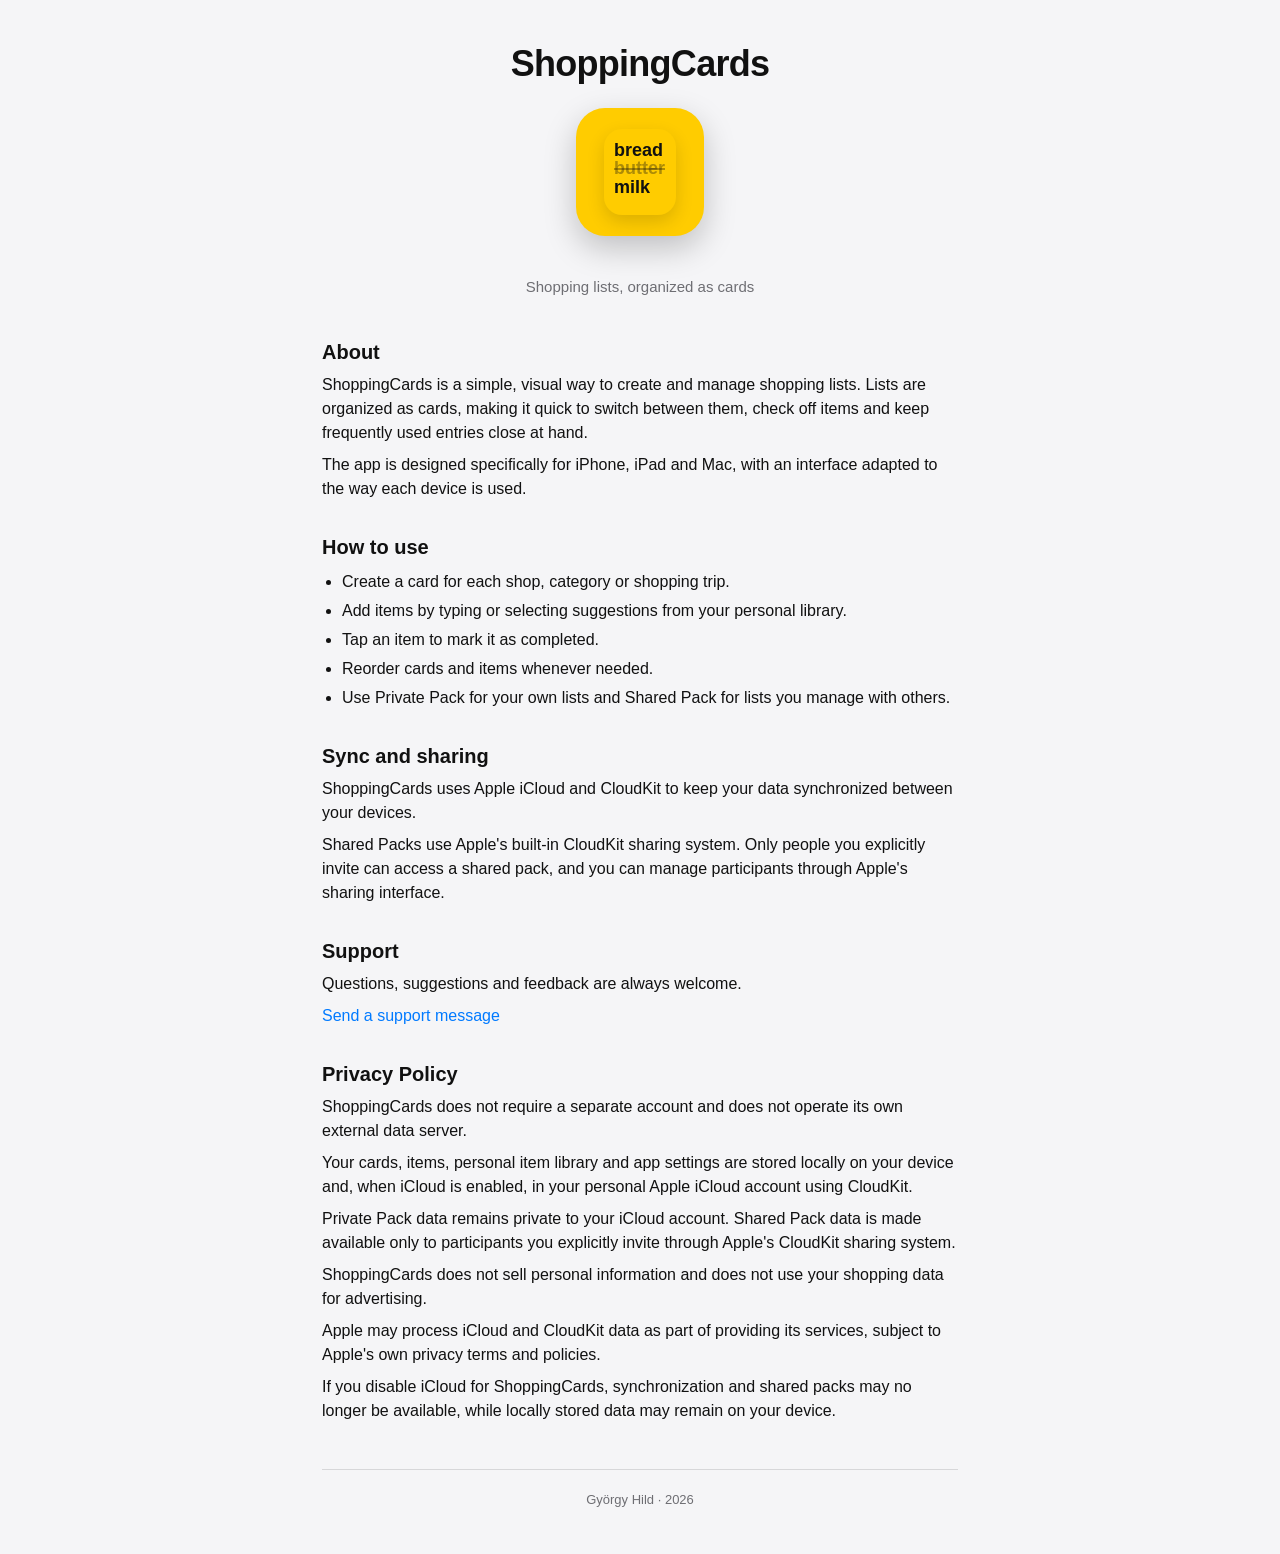
==== shoppingcards-support.html @ c239f572 "support" ====
<!DOCTYPE html>
<html lang="en">

<head>
    <meta charset="UTF-8">
    <meta name="viewport" content="width=device-width, initial-scale=1.0">
    <meta name="description" content="ShoppingCards support and privacy information.">
    <title>ShoppingCards Support</title>

    <style>
        :root {
            color-scheme: light dark;
            --background: #f5f5f7;
            --foreground: #111111;
            --secondary: #6e6e73;
            --link: #007aff;
            --rule: rgba(60, 60, 67, 0.16);
            --card-yellow: #ffcc00;
        }

        * {
            box-sizing: border-box;
        }

        html {
            scroll-behavior: smooth;
        }

        body {
            font-family: -apple-system, BlinkMacSystemFont, "Segoe UI", Roboto, Helvetica, Arial, sans-serif;
            line-height: 1.5;
            margin: 0;
            background: var(--background);
            color: var(--foreground);
            -webkit-font-smoothing: antialiased;
        }

        .container {
            max-width: 680px;
            margin: 0 auto;
            padding: 44px 22px;
        }

        .hero {
            text-align: center;
            margin-bottom: 42px;
        }

        .hero h1 {
            font-size: 36px;
            line-height: 1.1;
            margin: 0 0 24px;
            font-weight: 700;
            letter-spacing: -0.02em;
        }

        .app-icon {
            width: 128px;
            height: 128px;
            margin: 0 auto 40px;
            border-radius: 29px;
            background: var(--card-yellow);
            box-shadow: 0 12px 32px rgba(0, 0, 0, 0.22);
            display: grid;
            place-items: center;
            overflow: hidden;
        }

        .mini-card {
            width: 72px;
            min-height: 86px;
            padding: 12px 10px;
            border-radius: 18px;
            background: #ffcc00;
            color: #111;
            text-align: left;
            font-weight: 750;
            font-size: 18px;
            line-height: 1.05;
            box-shadow: 0 7px 18px rgba(0, 0, 0, 0.14);
        }

        .mini-card span {
            display: block;
        }

        .mini-card .done {
            color: rgba(17, 17, 17, 0.35);
            text-decoration: line-through;
            text-decoration-thickness: 2px;
        }

        .subtitle {
            font-size: 15px;
            margin: 0;
            text-align: center;
            color: var(--secondary);
        }

        h2 {
            margin: 34px 0 8px;
            font-size: 20px;
            line-height: 1.25;
        }

        p {
            margin: 8px 0;
        }

        ul {
            padding-left: 20px;
            margin: 10px 0;
        }

        li {
            margin: 5px 0;
        }

        a {
            color: var(--link);
            text-decoration: none;
        }

        a:hover {
            text-decoration: underline;
        }

        .privacy-block {
            scroll-margin-top: 24px;
        }

        .footer {
            margin-top: 46px;
            padding-top: 20px;
            border-top: 1px solid var(--rule);
            font-size: 13px;
            color: var(--secondary);
            text-align: center;
        }

        @media (max-width: 480px) {
            .container {
                padding-top: 34px;
            }

            .hero h1 {
                font-size: 32px;
            }

            .app-icon {
                width: 112px;
                height: 112px;
                border-radius: 26px;
            }
        }

        @media (prefers-color-scheme: dark) {
            :root {
                --background: #111111;
                --foreground: #f5f5f7;
                --secondary: #98989d;
                --rule: rgba(235, 235, 245, 0.16);
            }
        }
    </style>
</head>

<body>
    <main class="container">
        <header class="hero">
            <h1>ShoppingCards</h1>

            <div class="app-icon" aria-label="ShoppingCards icon">
                <div class="mini-card" aria-hidden="true">
                    <span>bread</span>
                    <span class="done">butter</span>
                    <span>milk</span>
                </div>
            </div>

            <p class="subtitle">Shopping lists, organized as cards</p>
        </header>

        <h2>About</h2>
        <p>
            ShoppingCards is a simple, visual way to create and manage shopping lists.
            Lists are organized as cards, making it quick to switch between them, check off items
            and keep frequently used entries close at hand.
        </p>
        <p>
            The app is designed specifically for iPhone, iPad and Mac, with an interface adapted
            to the way each device is used.
        </p>

        <h2>How to use</h2>
        <ul>
            <li>Create a card for each shop, category or shopping trip.</li>
            <li>Add items by typing or selecting suggestions from your personal library.</li>
            <li>Tap an item to mark it as completed.</li>
            <li>Reorder cards and items whenever needed.</li>
            <li>Use Private Pack for your own lists and Shared Pack for lists you manage with others.</li>
        </ul>

        <h2>Sync and sharing</h2>
        <p>
            ShoppingCards uses Apple iCloud and CloudKit to keep your data synchronized between
            your devices.
        </p>
        <p>
            Shared Packs use Apple's built-in CloudKit sharing system. Only people you explicitly
            invite can access a shared pack, and you can manage participants through Apple's
            sharing interface.
        </p>

        <h2>Support</h2>
        <p>
            Questions, suggestions and feedback are always welcome.
        </p>
        <p>
            <a href="mailto:hild.gyorgy@freemail.hu?subject=ShoppingCards%20Support">Send a support message</a>
        </p>

        <section id="privacy" class="privacy-block">
            <h2>Privacy Policy</h2>

            <p>
                ShoppingCards does not require a separate account and does not operate its own
                external data server.
            </p>

            <p>
                Your cards, items, personal item library and app settings are stored locally on
                your device and, when iCloud is enabled, in your personal Apple iCloud account
                using CloudKit.
            </p>

            <p>
                Private Pack data remains private to your iCloud account. Shared Pack data is made
                available only to participants you explicitly invite through Apple's CloudKit
                sharing system.
            </p>

            <p>
                ShoppingCards does not sell personal information and does not use your shopping
                data for advertising.
            </p>

            <p>
                Apple may process iCloud and CloudKit data as part of providing its services,
                subject to Apple's own privacy terms and policies.
            </p>

            <p>
                If you disable iCloud for ShoppingCards, synchronization and shared packs may no
                longer be available, while locally stored data may remain on your device.
            </p>
        </section>

        <div class="footer">
            György Hild · 2026
        </div>
    </main>
</body>

</html>
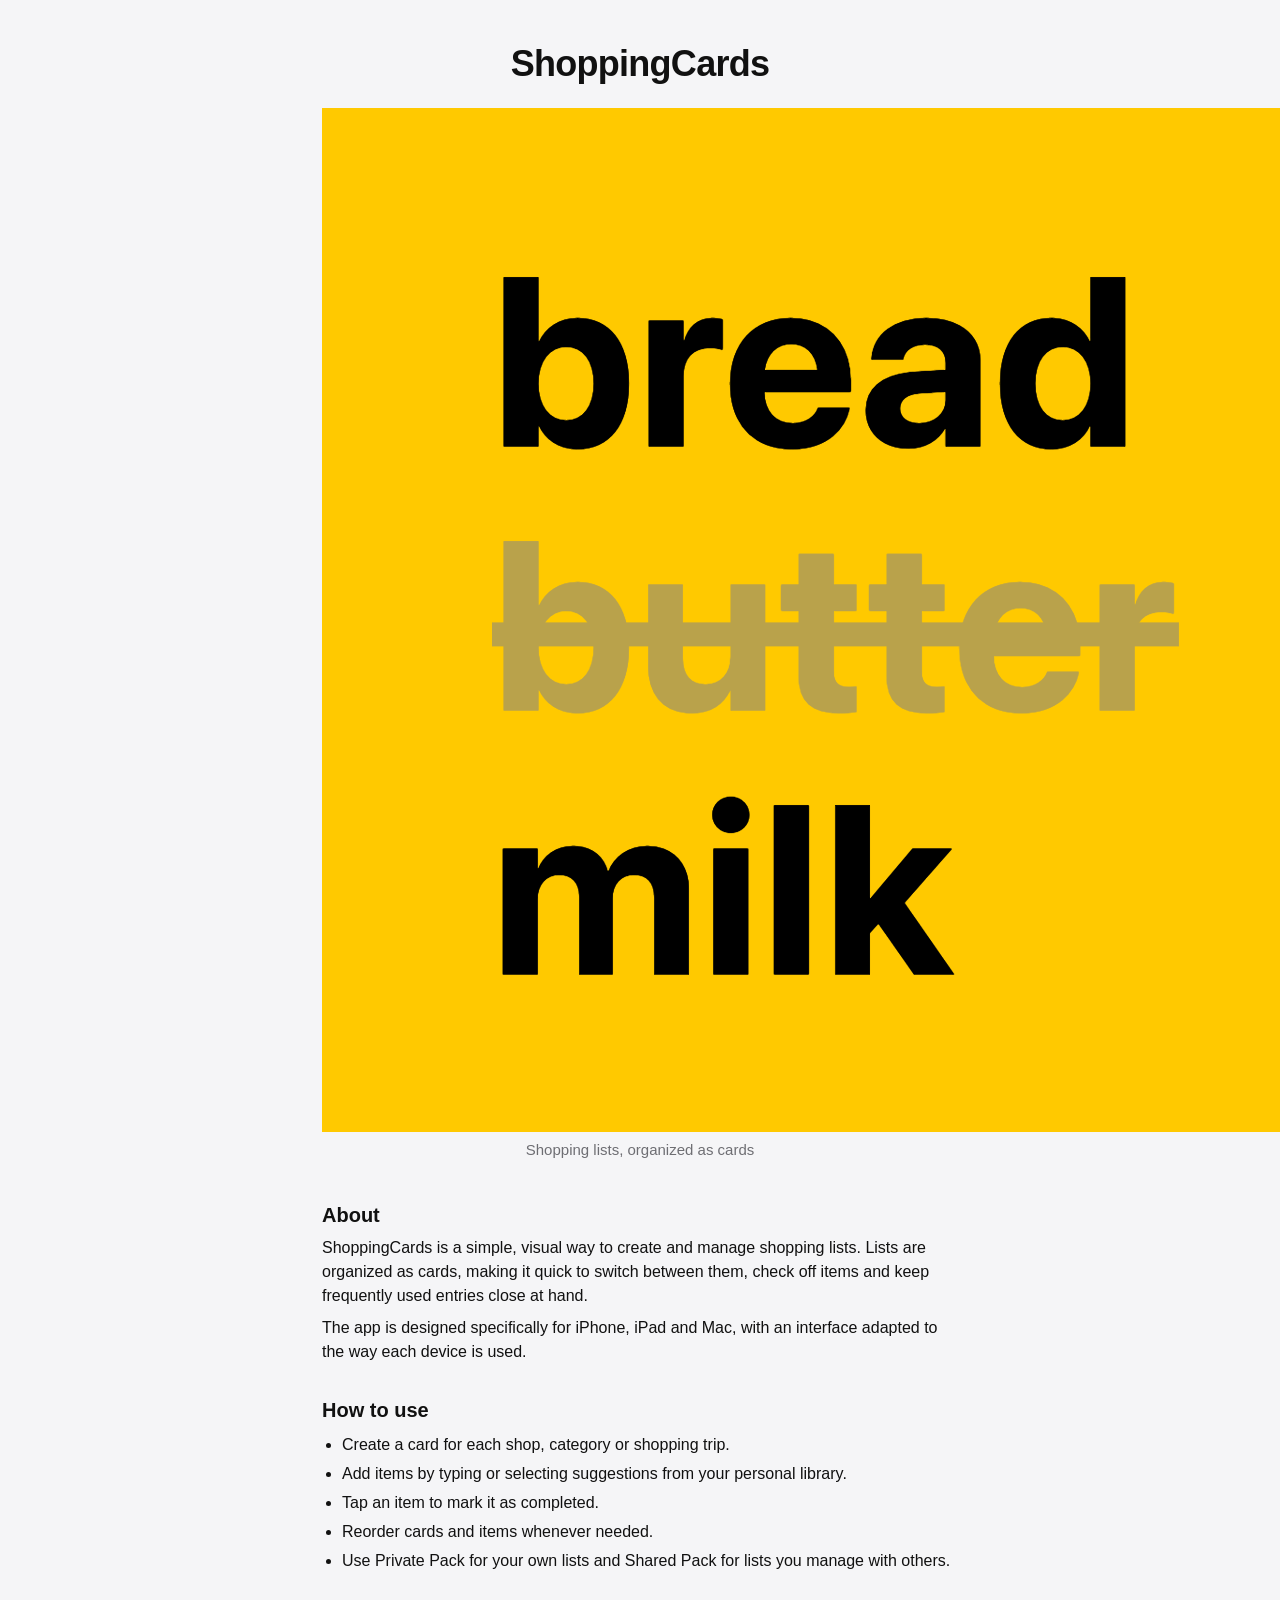
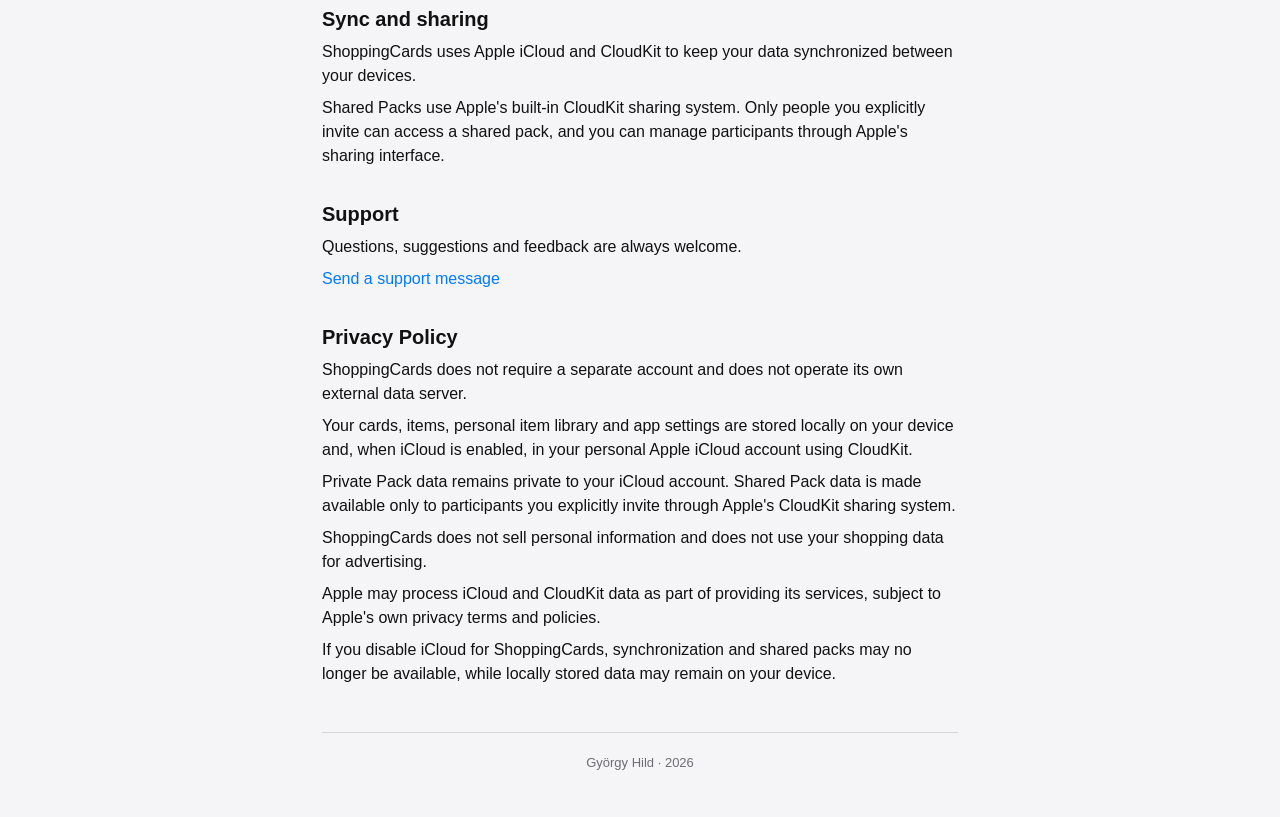
==== commit 700c41a7: "icon" ====
--- a/shoppingcards-support.html
+++ b/shoppingcards-support.html
@@ -170,12 +170,8 @@
         <header class="hero">
             <h1>ShoppingCards</h1>
 
-            <div class="app-icon" aria-label="ShoppingCards icon">
-                <div class="mini-card" aria-hidden="true">
-                    <span>bread</span>
-                    <span class="done">butter</span>
-                    <span>milk</span>
-                </div>
+             <div class="logo" aria-hidden="true">
+                <img src="https://hildgyorgy.github.io/mb-release-viewer/ShoppingCards.png" alt="ShoppingCards icon">
             </div>
 
             <p class="subtitle">Shopping lists, organized as cards</p>
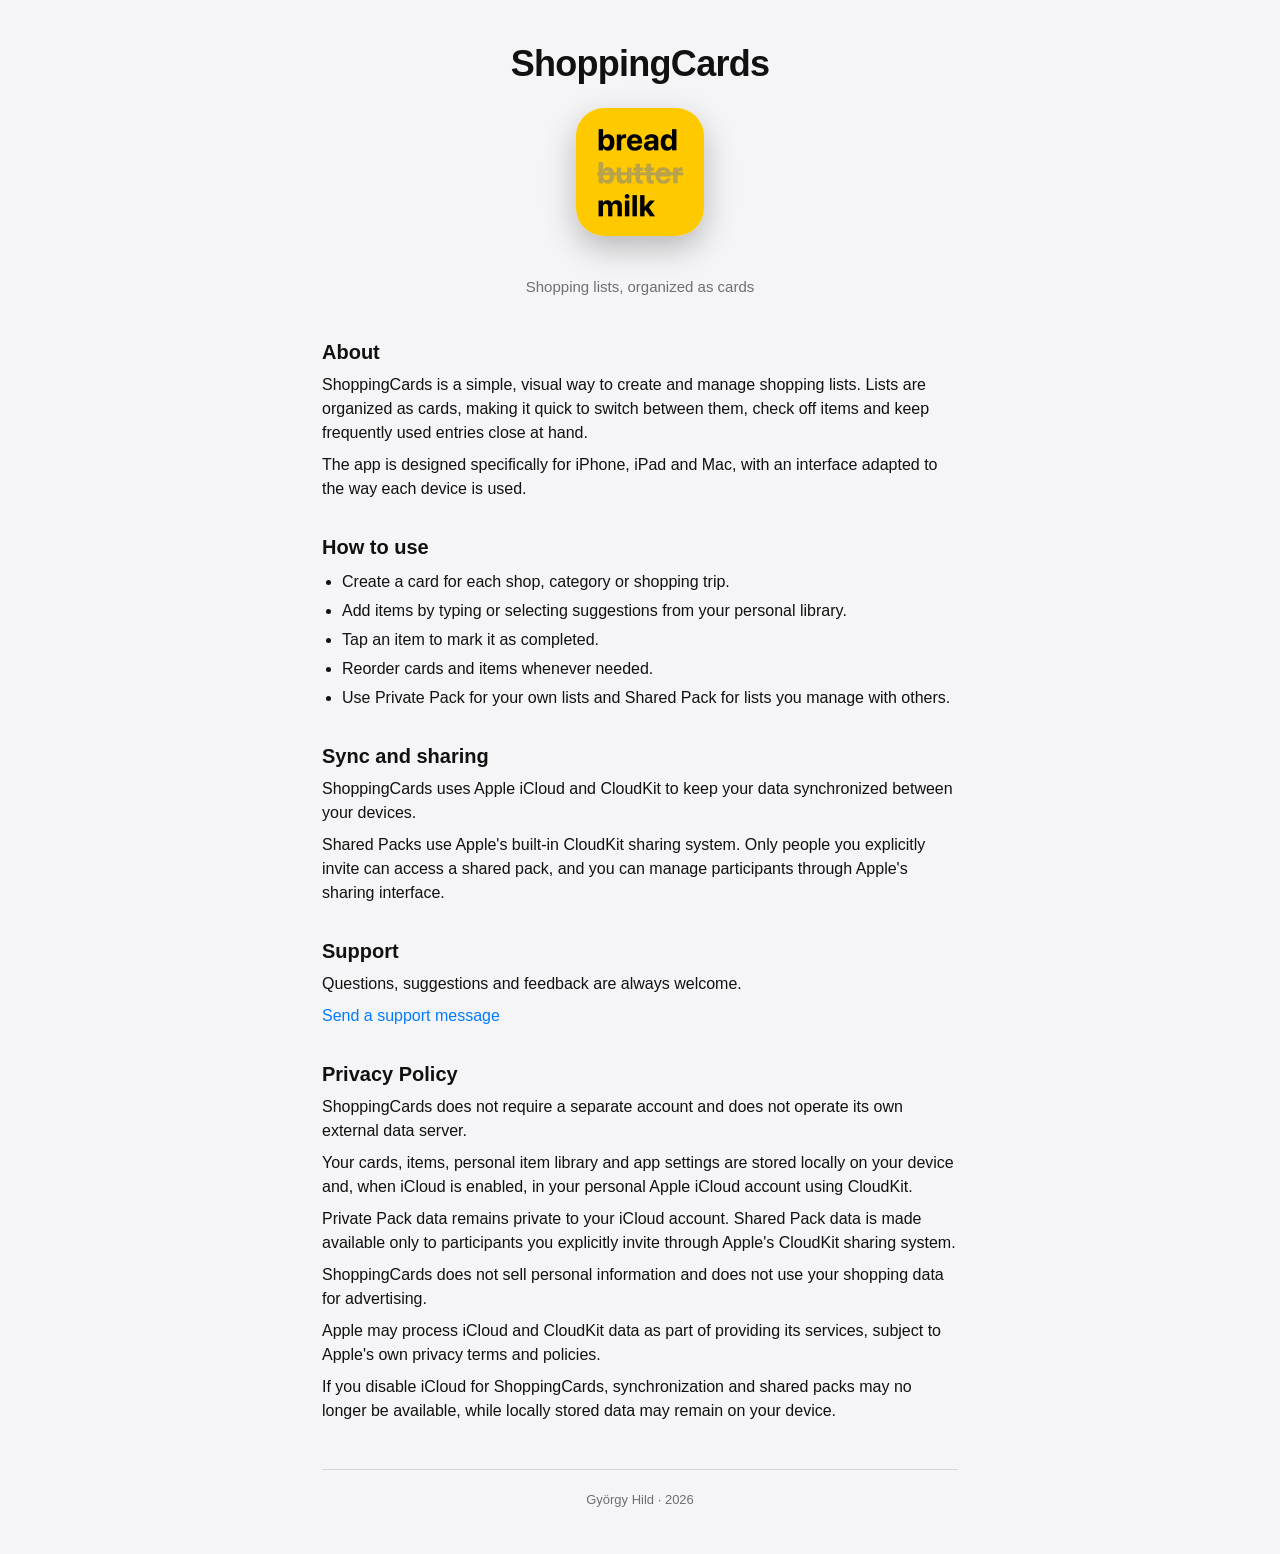
==== commit 56b133e9: "logo" ====
--- a/shoppingcards-support.html
+++ b/shoppingcards-support.html
@@ -54,40 +54,18 @@
             letter-spacing: -0.02em;
         }
 
-        .app-icon {
+.logo {
             width: 128px;
             height: 128px;
             margin: 0 auto 40px;
-            border-radius: 29px;
-            background: var(--card-yellow);
-            box-shadow: 0 12px 32px rgba(0, 0, 0, 0.22);
-            display: grid;
-            place-items: center;
-            overflow: hidden;
-        }
-
-        .mini-card {
-            width: 72px;
-            min-height: 86px;
-            padding: 12px 10px;
-            border-radius: 18px;
-            background: #ffcc00;
-            color: #111;
-            text-align: left;
-            font-weight: 750;
-            font-size: 18px;
-            line-height: 1.05;
-            box-shadow: 0 7px 18px rgba(0, 0, 0, 0.14);
-        }
-
-        .mini-card span {
+        }
+
+        .logo img {
             display: block;
-        }
-
-        .mini-card .done {
-            color: rgba(17, 17, 17, 0.35);
-            text-decoration: line-through;
-            text-decoration-thickness: 2px;
+            width: 100%;
+            height: 100%;
+            border-radius: 28px;
+            box-shadow: 0 12px 32px rgba(0, 0, 0, 0.25);
         }
 
         .subtitle {
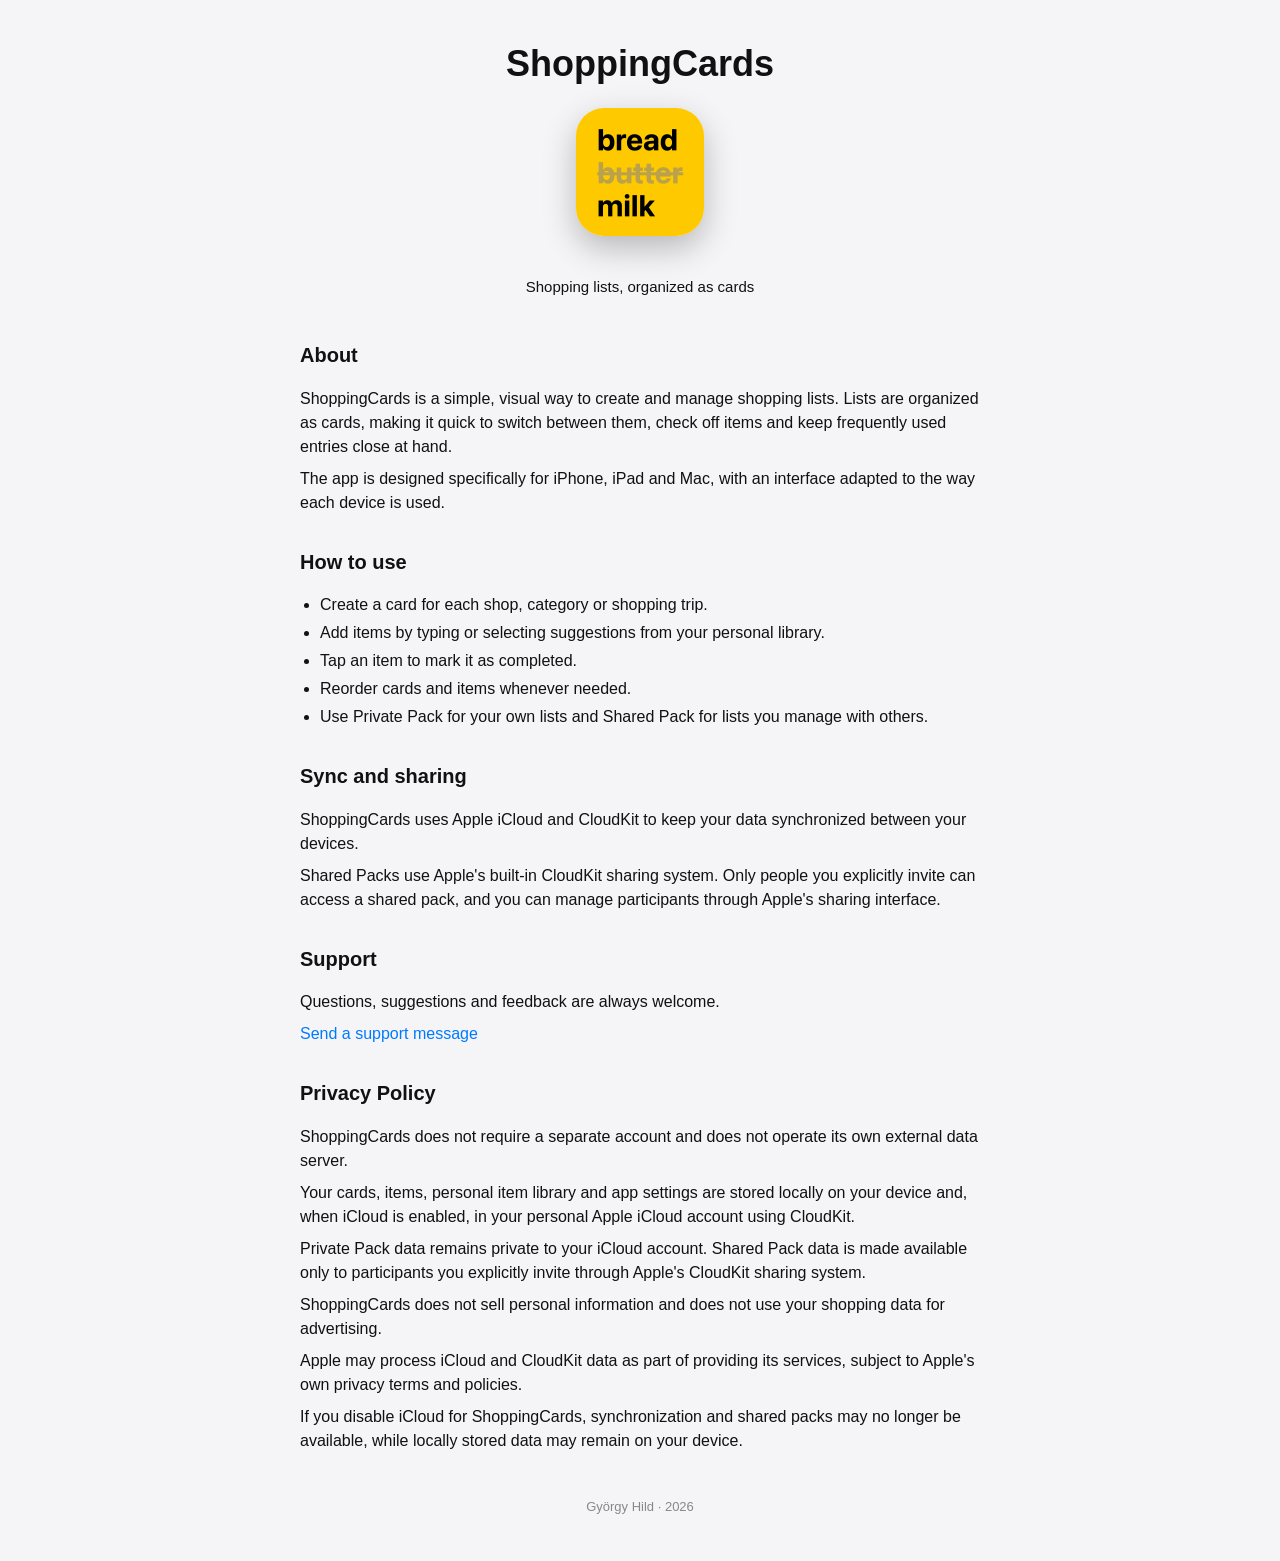
==== commit 2e50f2de: "Update shoppingcards-support.html" ====
--- a/shoppingcards-support.html
+++ b/shoppingcards-support.html
@@ -4,35 +4,19 @@
 <head>
     <meta charset="UTF-8">
     <meta name="viewport" content="width=device-width, initial-scale=1.0">
-    <meta name="description" content="ShoppingCards support and privacy information.">
     <title>ShoppingCards Support</title>
 
     <style>
         :root {
             color-scheme: light dark;
-            --background: #f5f5f7;
-            --foreground: #111111;
-            --secondary: #6e6e73;
-            --link: #007aff;
-            --rule: rgba(60, 60, 67, 0.16);
-            --card-yellow: #ffcc00;
-        }
-
-        * {
-            box-sizing: border-box;
-        }
-
-        html {
-            scroll-behavior: smooth;
         }
 
         body {
-            font-family: -apple-system, BlinkMacSystemFont, "Segoe UI", Roboto, Helvetica, Arial, sans-serif;
+            font-family: -apple-system, BlinkMacSystemFont, "Segoe UI", Roboto, sans-serif;
             line-height: 1.5;
             margin: 0;
-            background: var(--background);
-            color: var(--foreground);
-            -webkit-font-smoothing: antialiased;
+            background: #f5f5f7;
+            color: #111;
         }
 
         .container {
@@ -51,10 +35,9 @@
             line-height: 1.1;
             margin: 0 0 24px;
             font-weight: 700;
-            letter-spacing: -0.02em;
         }
 
-.logo {
+        .logo {
             width: 128px;
             height: 128px;
             margin: 0 auto 40px;
@@ -72,13 +55,11 @@
             font-size: 15px;
             margin: 0;
             text-align: center;
-            color: var(--secondary);
         }
 
         h2 {
-            margin: 34px 0 8px;
+            margin-top: 32px;
             font-size: 20px;
-            line-height: 1.25;
         }
 
         p {
@@ -87,15 +68,14 @@
 
         ul {
             padding-left: 20px;
-            margin: 10px 0;
         }
 
         li {
-            margin: 5px 0;
+            margin: 4px 0;
         }
 
         a {
-            color: var(--link);
+            color: #007aff;
             text-decoration: none;
         }
 
@@ -103,41 +83,21 @@
             text-decoration: underline;
         }
 
-        .privacy-block {
-            scroll-margin-top: 24px;
-        }
-
         .footer {
-            margin-top: 46px;
-            padding-top: 20px;
-            border-top: 1px solid var(--rule);
+            margin-top: 44px;
             font-size: 13px;
-            color: var(--secondary);
+            color: #888;
             text-align: center;
         }
 
-        @media (max-width: 480px) {
-            .container {
-                padding-top: 34px;
+        @media (prefers-color-scheme: dark) {
+            body {
+                background: #111;
+                color: #f5f5f7;
             }
 
-            .hero h1 {
-                font-size: 32px;
-            }
-
-            .app-icon {
-                width: 112px;
-                height: 112px;
-                border-radius: 26px;
-            }
-        }
-
-        @media (prefers-color-scheme: dark) {
-            :root {
-                --background: #111111;
-                --foreground: #f5f5f7;
-                --secondary: #98989d;
-                --rule: rgba(235, 235, 245, 0.16);
+            .footer {
+                color: #888;
             }
         }
     </style>
@@ -194,8 +154,7 @@
             <a href="mailto:hild.gyorgy@freemail.hu?subject=ShoppingCards%20Support">Send a support message</a>
         </p>
 
-        <section id="privacy" class="privacy-block">
-            <h2>Privacy Policy</h2>
+                <h2 id="privacy">Privacy Policy</h2>
 
             <p>
                 ShoppingCards does not require a separate account and does not operate its own
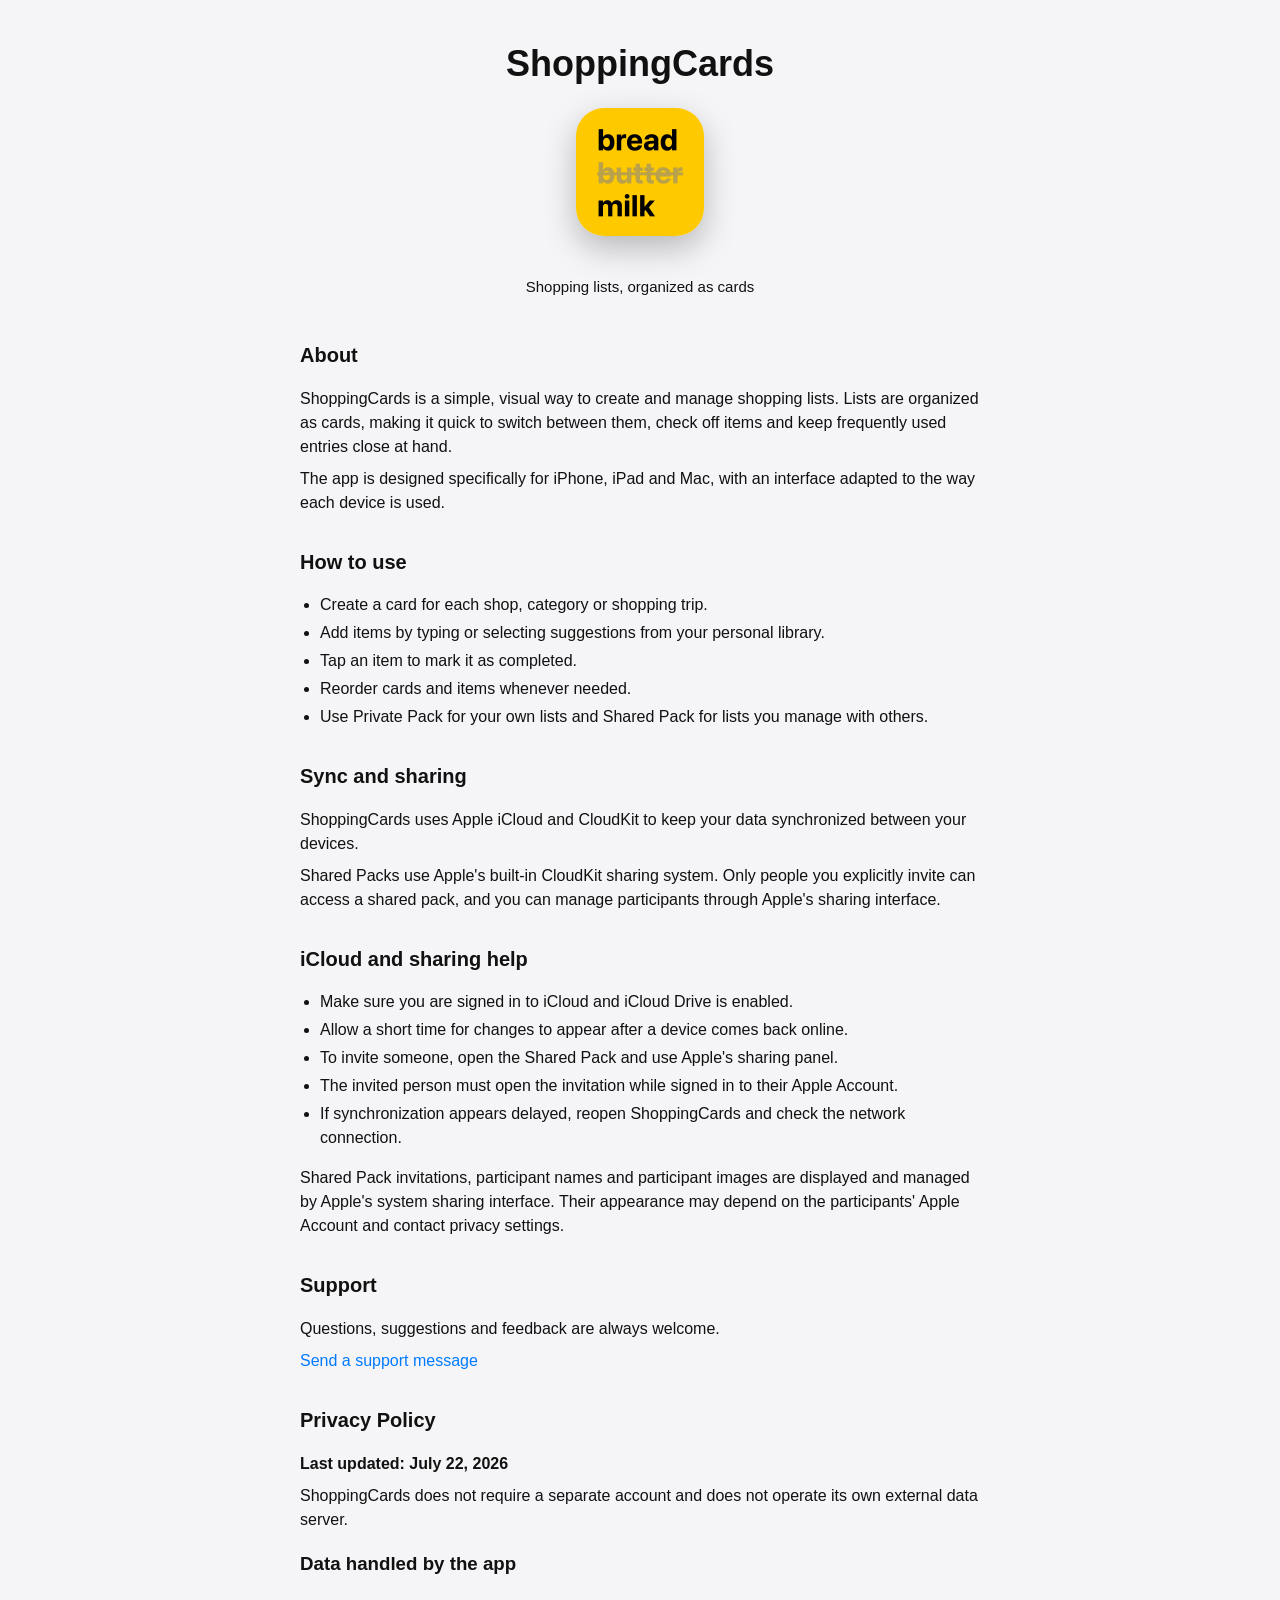
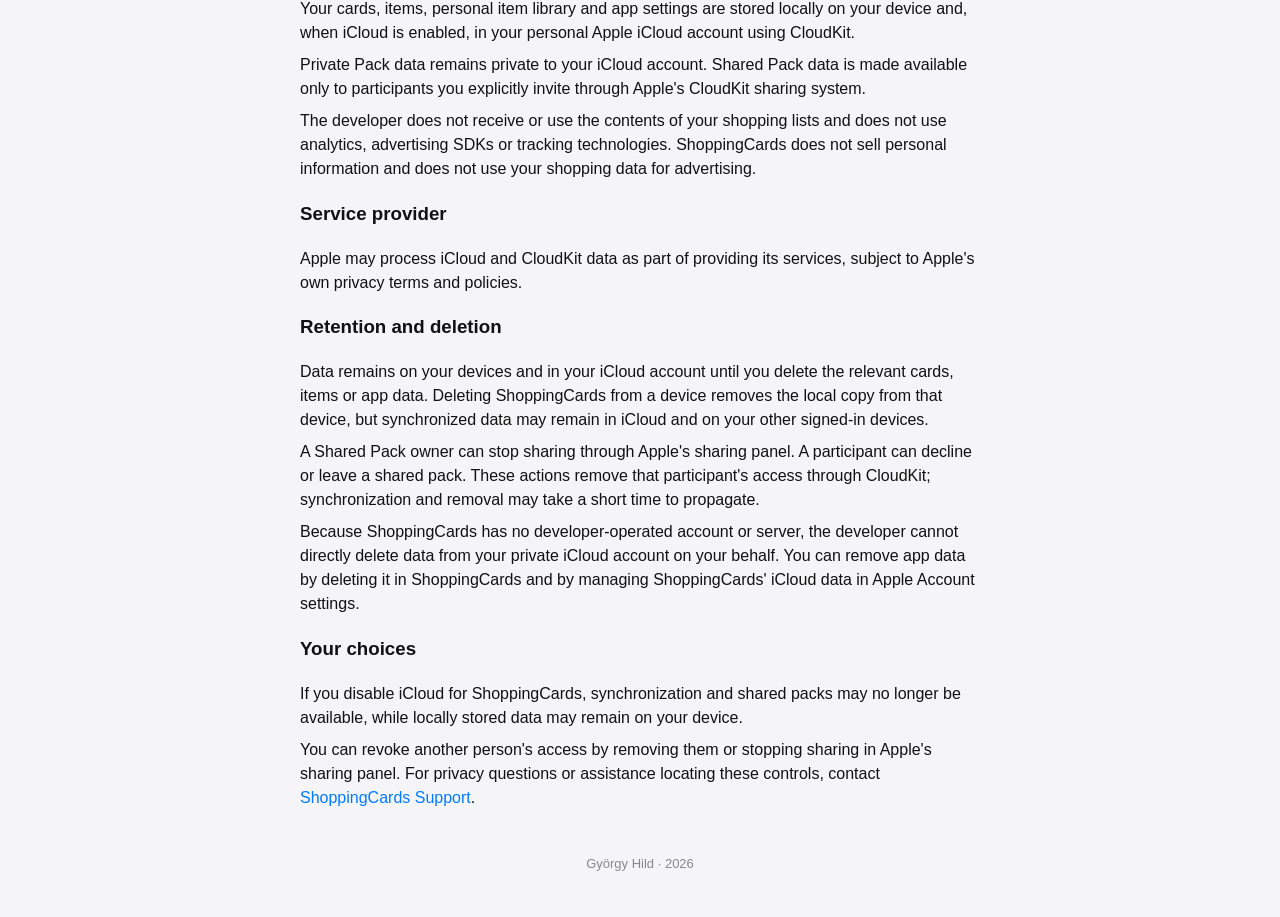
==== commit 484b8502: "support" ====
--- a/shoppingcards-support.html
+++ b/shoppingcards-support.html
@@ -146,6 +146,20 @@
             sharing interface.
         </p>
 
+        <h2>iCloud and sharing help</h2>
+        <ul>
+            <li>Make sure you are signed in to iCloud and iCloud Drive is enabled.</li>
+            <li>Allow a short time for changes to appear after a device comes back online.</li>
+            <li>To invite someone, open the Shared Pack and use Apple's sharing panel.</li>
+            <li>The invited person must open the invitation while signed in to their Apple Account.</li>
+            <li>If synchronization appears delayed, reopen ShoppingCards and check the network connection.</li>
+        </ul>
+        <p>
+            Shared Pack invitations, participant names and participant images are displayed and
+            managed by Apple's system sharing interface. Their appearance may depend on the
+            participants' Apple Account and contact privacy settings.
+        </p>
+
         <h2>Support</h2>
         <p>
             Questions, suggestions and feedback are always welcome.
@@ -154,12 +168,17 @@
             <a href="mailto:hild.gyorgy@freemail.hu?subject=ShoppingCards%20Support">Send a support message</a>
         </p>
 
-                <h2 id="privacy">Privacy Policy</h2>
+        <section aria-labelledby="privacy">
+            <h2 id="privacy">Privacy Policy</h2>
+
+            <p><strong>Last updated: July 22, 2026</strong></p>
 
             <p>
                 ShoppingCards does not require a separate account and does not operate its own
                 external data server.
             </p>
+
+            <h3>Data handled by the app</h3>
 
             <p>
                 Your cards, items, personal item library and app settings are stored locally on
@@ -174,18 +193,52 @@
             </p>
 
             <p>
-                ShoppingCards does not sell personal information and does not use your shopping
-                data for advertising.
-            </p>
+                The developer does not receive or use the contents of your shopping lists and does
+                not use analytics, advertising SDKs or tracking technologies. ShoppingCards does
+                not sell personal information and does not use your shopping data for advertising.
+            </p>
+
+            <h3>Service provider</h3>
 
             <p>
                 Apple may process iCloud and CloudKit data as part of providing its services,
                 subject to Apple's own privacy terms and policies.
             </p>
 
+            <h3>Retention and deletion</h3>
+
+            <p>
+                Data remains on your devices and in your iCloud account until you delete the
+                relevant cards, items or app data. Deleting ShoppingCards from a device removes
+                the local copy from that device, but synchronized data may remain in iCloud and on
+                your other signed-in devices.
+            </p>
+
+            <p>
+                A Shared Pack owner can stop sharing through Apple's sharing panel. A participant
+                can decline or leave a shared pack. These actions remove that participant's access
+                through CloudKit; synchronization and removal may take a short time to propagate.
+            </p>
+
+            <p>
+                Because ShoppingCards has no developer-operated account or server, the developer
+                cannot directly delete data from your private iCloud account on your behalf. You
+                can remove app data by deleting it in ShoppingCards and by managing ShoppingCards'
+                iCloud data in Apple Account settings.
+            </p>
+
+            <h3>Your choices</h3>
+
             <p>
                 If you disable iCloud for ShoppingCards, synchronization and shared packs may no
                 longer be available, while locally stored data may remain on your device.
+            </p>
+
+            <p>
+                You can revoke another person's access by removing them or stopping sharing in
+                Apple's sharing panel. For privacy questions or assistance locating these controls,
+                contact
+                <a href="mailto:hild.gyorgy@freemail.hu?subject=ShoppingCards%20Privacy">ShoppingCards Support</a>.
             </p>
         </section>
 
